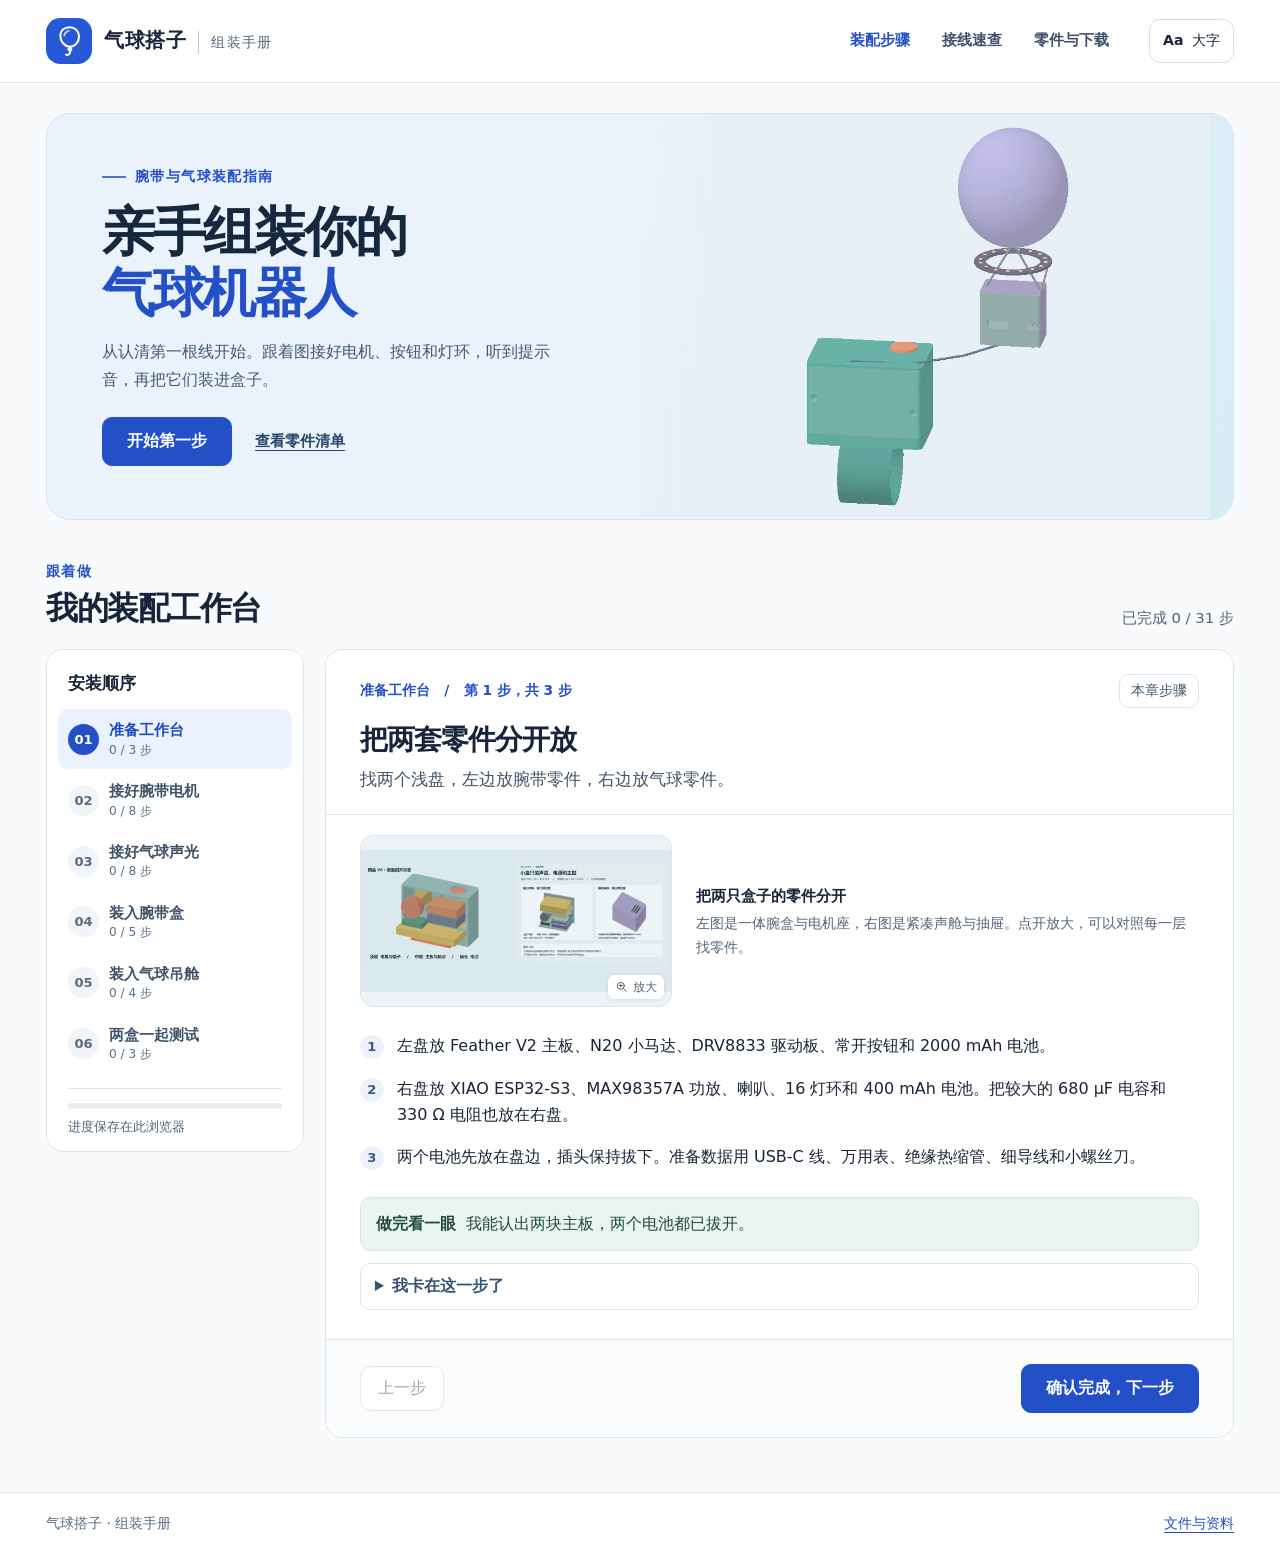
==== index.html @ 93844f40 "Publish Chinese balloon robot assembly guide and printable enclosures" ====
<!doctype html>
<html lang="zh-CN">
<head>
 <meta charset="utf-8"><meta name="viewport" content="width=device-width, initial-scale=1">
 <meta name="theme-color" content="#2658d7"><title>气球搭子 · 组装手册</title>
 <meta name="description" content="跟着步骤接好腕带按钮、电机和气球声光吊舱，再亲手把它们装进盒子。">
 <link rel="stylesheet" href="guide.css">
</head>
<body>
 <a href="#main" class="skip">跳到主要内容</a>
 <header><div class="header-inner">
   <a class="brand" href="#home" aria-label="气球搭子 · 首页">
    <svg viewBox="0 0 48 48" width="46" height="46" aria-hidden="true"><rect width="48" height="48" rx="15" fill="#2658d7"/><path d="M25 30c-5 0-10-5.2-10-11.1C15 13 19 9.6 24.7 9.6S34.5 14 34.5 19c0 6.2-4.2 11-9.5 11Zm-.1 0-1.7 3.1h3.3z" fill="none" stroke="white" stroke-width="2.1" stroke-linejoin="round"/><path d="M25 33.4c1.3 4-2.7 6.2-4.3 4.8" fill="none" stroke="white" stroke-width="2" stroke-linecap="round"/><path d="M19.1 18.2c.4-2.6 1.9-4.1 4.5-4.8" fill="none" stroke="#abddff" stroke-width="2" stroke-linecap="round"/></svg>
    <span>气球搭子<small>组装手册</small></span></a>
   <nav aria-label="主导航"><a id="nav-guide" href="#guide">装配步骤</a><a id="nav-wires" href="#wires">接线速查</a><a id="nav-kit" href="#kit">零件与下载</a></nav>
   <button id="zoomText" class="type-button" type="button" aria-pressed="false"><b>Aa</b> 大字</button>
 </div></header>
 <main id="main" class="frame">
   <section id="homeview" aria-label="组装指南">
    <div class="hero">
     <div class="hero-copy"><div class="hero-label"><i></i> 腕带与气球装配指南</div>
      <h1>亲手组装你的<br><em>气球机器人</em></h1>
      <p>从认清第一根线开始。跟着图接好电机、按钮和灯环，听到提示音，再把它们装进盒子。</p>
      <div class="hero-cta"><button id="start" class="primary" type="button">开始第一步</button><a href="#kit">查看零件清单</a></div>
     </div>
     <figure class="hero-art"><img src="assets/overview.webp" alt="腕带上的卷线盒与连接在气球下方的声光吊舱，两个模块使用独立电池。"></figure>
    </div>
    <section id="guide" tabindex="-1" class="workspace" aria-label="逐步装配">
      <div class="worktitle"><div><p class="eyebrow">跟着做</p><h2>我的装配工作台</h2></div><span id="progressLabel" class="prog-label"></span></div>
      <div class="workgrid">
       <aside class="rail"><h3>安装顺序</h3><div id="chapters"></div><div class="rail-progress"><progress id="progressBar" max="1" value="0"></progress><small>进度保存在此浏览器</small></div></aside>
       <article class="step-card" id="stepCard" tabindex="-1"><noscript>请在浏览器设置中开启 JavaScript，以使用逐步安装指南。</noscript></article>
      </div>
    </section>
   </section>
   <section id="wiresview" class="secondary" hidden tabindex="-1"><p class="eyebrow">工作台参考</p><h1>接线速查</h1><p class="intro">先选盒子，再逐行对照零件上的字母。表里的名称和装配步骤相同。</p><div class="filterbar" id="wireControls"></div><div id="wireTables"></div></section>
   <section id="kitview" class="secondary" hidden tabindex="-1"><p class="eyebrow">上手前准备</p><h1>零件与下载</h1><p class="intro">把两套零件分开放，拿到一件就勾一件。测试程序和打印文件在清单后面。</p><div id="kitContents"></div></section>
   <section id="doneview" class="secondary" hidden tabindex="-1"><p class="eyebrow">装配记录</p><h1 id="finishTitle">桌面联测完成</h1><p class="intro" id="finishMsg"></p><div id="finishList"></div><a href="#guide" class="primary">回到工作台</a></section>
 </main>
 <footer><div class="frame"><span>气球搭子 · 组装手册</span><a href="#kit">文件与资料</a></div></footer>
 <dialog id="lightbox"><div class="dialogbar"><strong id="dialogTitle">查看结构</strong><button id="closeDialog" type="button">关闭</button></div><img id="dialogImg" alt=""></dialog>
 <script src="wrist-data.js" defer></script><script src="balloon-data.js" defer></script><script src="guide-data.js" defer></script><script src="guide.js" defer></script>
</body></html>
---- guide.css ----
:root{font-size:16px;--ink:#182439;--muted:#53647a;--blue:#234fc7;--line:#dce4ed;--paper:#fff;--pale:#eef4ff;--sans:"Inter","Segoe UI","PingFang SC","Microsoft YaHei",system-ui,sans-serif}
*{box-sizing:border-box}html{scroll-behavior:smooth;scroll-padding-top:20px}body{margin:0;color:var(--ink);background:#f8fafc;font:1rem/1.65 var(--sans);-webkit-font-smoothing:antialiased}body.large{font-size:1.17rem}a{color:var(--blue);text-underline-offset:4px}button,a{touch-action:manipulation}button{font:inherit;cursor:pointer}button:focus-visible,a:focus-visible,summary:focus-visible,input:focus-visible{outline:3px solid #cc7323;outline-offset:4px}button:disabled{cursor:default}.frame,.header-inner{width:min(1250px,calc(100% - 92px));margin:auto}.skip{position:absolute;left:15px;top:-100px;background:white;z-index:5;padding:8px}.skip:focus{top:5px}header{background:var(--paper);border-bottom:1px solid var(--line)}.header-inner{display:flex;align-items:center;gap:40px;min-height:82px}.brand{display:flex;gap:12px;align-items:center;text-decoration:none;color:var(--ink);flex-shrink:0}.brand span{display:flex;align-items:baseline;gap:12px;font-size:1.27rem;font-weight:780;letter-spacing:.03em}.brand small{font-size:.88rem;font-weight:500;letter-spacing:.08em;color:var(--muted);border-left:1px solid #bcc8d6;padding-left:12px}.header-inner nav{margin-left:auto;display:flex;gap:32px}nav a{display:inline-flex;align-items:center;min-height:44px;color:#40516a;text-decoration:none;font-size:.95rem;font-weight:650}nav a:hover,nav a[aria-current=page]{color:var(--blue)}.type-button{border:1px solid #d5e0eb;border-radius:11px;background:white;color:var(--ink);padding:8px 13px;min-height:44px;font-size:.88rem}.type-button b{margin-right:4px}.type-button[aria-pressed=true]{background:var(--pale);color:var(--blue)}
.hero{margin:30px 0 40px;display:grid;grid-template-columns:1fr 1fr;align-items:center;position:relative;overflow:hidden;min-height:365px;background:#eaf3fb;border:1px solid #d6e4f1;border-radius:24px;isolation:isolate}.hero-copy{position:relative;z-index:1;padding:36px 0 38px clamp(26px,4.3vw,66px)}.hero-label,.eyebrow{color:var(--blue);font-size:.86rem;font-weight:730;letter-spacing:.1em}.hero-label{display:flex;align-items:center;gap:9px}.hero-label i{width:24px;height:2px;background:#4774ce}.hero h1,.secondary h1{font-size:clamp(2.35rem,4.15vw,4.05rem);line-height:1.14;letter-spacing:-.045em;margin:14px 0 15px;color:#15283d}.hero h1 em{font-style:normal;color:var(--blue)}.hero p{margin:0;max-width:29em;color:#425873;line-height:1.75}.hero-cta{display:flex;align-items:center;gap:23px;margin-top:23px}.hero-cta>a{font-size:.94rem;font-weight:650;color:#28476b;text-decoration:underline}.primary,.secondary-btn,.text-btn,.jump,.help summary{border-radius:10px;min-height:45px}.primary{display:inline-flex;align-items:center;justify-content:center;background:var(--blue);color:white;border:1px solid var(--blue);padding:10px 24px;text-decoration:none;font-weight:720}.primary:hover{background:#153ea7}.hero-art{margin:0;width:100%;height:100%;min-height:350px;position:relative;display:grid;place-items:center;overflow:hidden;background:radial-gradient(ellipse at 55% 52%,#d9eaf9 0%,#eaf3fb 73%)}.hero-art img{width:100%;height:100%;max-height:405px;object-fit:contain;mix-blend-mode:multiply}.workspace{padding:0 0 54px;outline:none}.worktitle{display:flex;align-items:end;justify-content:space-between;margin-bottom:18px;gap:10px}.eyebrow{margin:0 0 3px}.worktitle h2{margin:0;font-size:clamp(1.65rem,2.5vw,2.25rem);letter-spacing:-.04em;line-height:1.4}.prog-label{color:var(--muted);font-size:.93em}.workgrid{display:grid;grid-template-columns:258px minmax(0,1fr);gap:21px;align-items:start}.rail,.step-card,.table-card,.kit-card,.dl-card,.finish-card{background:white;border:1px solid var(--line);border-radius:17px}.rail{padding:20px 11px 14px;position:sticky;top:14px}.rail h3{margin:0 10px 12px;font-size:1.06em}.chapter{background:none;text-align:left;display:flex;border:0;width:100%;color:#41546a;padding:10px;border-radius:10px;align-items:center;gap:10px;margin:1px 0;min-height:53px;font-size:.96em}.chapter span:nth-child(2){display:grid;line-height:1.45}.chapter small{color:#58708b;font-size:.79em}.chapter b{font-weight:650}.num{height:31px;width:31px;border-radius:50%;display:grid;place-items:center;font:650 .82rem var(--sans);color:#5c6c80;background:#f1f4f8;flex-shrink:0}.chapter[aria-current=step]{background:#eaf1ff;color:#1f4bc1}.chapter[aria-current=step] .num{background:var(--blue);color:white}.chapter.complete .num,.done-color{background:#ddefe8;color:#24604e}.rail-progress{border-top:1px solid var(--line);margin:14px 10px 0;padding-top:14px}.rail-progress progress{display:block;width:100%;height:6px;appearance:none;border:0;border-radius:8px;overflow:hidden;background:#e9edf2}.rail-progress progress::-webkit-progress-bar{background:#e9edf2}.rail-progress progress::-webkit-progress-value{background:#3569ca}.rail-progress progress::-moz-progress-bar{background:#3569ca}.rail-progress small{color:var(--muted);font-size:.8em;display:block;margin-top:7px}
.step-card{overflow:hidden;min-width:0}.step-head,.step-body,.step-foot{padding:24px clamp(20px,2.65vw,38px)}.step-head{border-bottom:1px solid var(--line);padding-bottom:20px}.meta{display:flex;flex-wrap:wrap;gap:10px;align-items:center;justify-content:space-between}.meta>span{font-size:.86em;color:var(--blue);font-weight:720}.jump{min-height:34px;border:1px solid var(--line);background:#fff;padding:4px 11px;font-size:.85em;color:#43566d}.step-head h2{font-size:clamp(1.48em,2.2vw,1.95em);letter-spacing:-.035em;margin:12px 0 6px;line-height:1.45}.action{margin:0;color:#42546a;font-size:1.06em}.step-body{padding-top:20px;padding-bottom:19px}.illustration{margin:0 0 18px;display:grid;grid-template-columns:minmax(195px,.9fr) 1.45fr;align-items:center;gap:24px}.art-btn{width:100%;background:#edf4f7;border:1px solid #dbe5ed;border-radius:13px;overflow:hidden;display:grid;position:relative;padding:0;min-height:140px}.art-btn img{width:100%;height:170px;object-fit:contain;mix-blend-mode:multiply}.zoommark{position:absolute;bottom:7px;right:7px;display:flex;align-items:center;gap:4px;background:#fff;border-radius:6px;color:var(--muted);padding:2px 7px;font-size:.77em;box-shadow:0 1px 4px #20436222}.zoommark svg{width:14px;height:14px}.figure-caption{font-size:.88em;line-height:1.65;color:var(--muted)}.figure-caption strong{color:var(--ink);display:block;font-size:1.07em;margin-bottom:4px}.steps-list{padding:0;list-style:none;counter-reset:actions;margin:0}.steps-list li{counter-increment:actions;display:flex;align-items:baseline;gap:13px;padding:8px 0}.steps-list li:before{content:counter(actions);font-size:.82em;flex:0 0 24px;height:24px;line-height:24px;text-align:center;background:#edf2fa;color:#375b90;font-weight:700;border-radius:50%}
.wirepanel{border:1px solid #dbe3ed;border-radius:12px;overflow:hidden;margin:14px 0 10px}.wirepanel h3,.wirepanel h4{font-size:.92em;background:#eff4fa;margin:0;padding:9px 14px}.wire-row{display:grid;grid-template-columns:minmax(0,1fr) 45px minmax(0,1fr);align-items:center;gap:10px;padding:8px 14px;border-top:1px solid var(--line);font-size:.94em;overflow-wrap:anywhere}.wire-row b{font-size:.88em;color:#495a70;font-weight:500}.trace{height:2px;background:var(--wire,#6183ab);position:relative}.trace:before,.trace:after{content:"";position:absolute;background:var(--wire,#6183ab);width:6px;height:6px;border-radius:50%;top:-2px}.trace:before{left:0}.trace:after{right:0}.check{display:flex;align-items:start;gap:10px;padding:13px 15px;background:#eaf5f0;border:1px solid #d0e8da;border-radius:11px;margin:18px 0 12px;color:#214b3c}.check b{white-space:nowrap}.help,.steplist{border:1px solid var(--line);border-radius:10px;margin:10px 0}.help summary,.steplist summary{color:#355475;cursor:pointer;padding:9px 14px;font-weight:650}.help p{margin:0;padding:0 15px 15px;color:var(--muted)}.steplist{margin:13px 0 0}.steplist ol{padding:0 15px 5px 35px}.steplist li{padding:1px 0}.steplist button{border:0;background:transparent;color:var(--blue);text-align:left;min-height:36px}.steplist [aria-current=step]{font-weight:800}.step-foot{border-top:1px solid var(--line);display:flex;justify-content:space-between;gap:12px;align-items:center;background:#fbfcfe}.secondary-btn{color:#394e65;border:1px solid #c7d3e2;background:#fff;padding:7px 17px}.secondary-btn:disabled{opacity:.48}.text-btn{border:0;background:none;color:var(--blue);font-weight:650;padding:6px 0}.download-inline{display:inline-flex;align-items:center;gap:8px;margin:8px 0 4px;font-weight:650}.download-inline svg,.dl-card svg{width:18px;height:18px;flex-shrink:0}
.secondary{padding:40px 0 60px;min-height:72vh;outline:none}.secondary h1{font-size:clamp(2.15em,4vw,3.2em)}.intro{font-size:1.08em;color:var(--muted);max-width:800px;margin:0 0 24px}.filterbar{display:flex;gap:8px;margin:24px 0}.filterbar button{padding:9px 19px;border-radius:24px;border:1px solid #cbd7e4;background:white;color:var(--ink)}.filterbar [aria-pressed=true]{background:var(--blue);border-color:var(--blue);color:white}.table-card{padding:20px 25px;margin-bottom:14px}.table-card h3{margin:0 0 8px}.table-card .text-btn{font-size:.89em}.table-card .wire-row:first-child{border-top:0}.kit-grid{display:grid;grid-template-columns:1fr 1fr 1fr;gap:15px}.kit-card{padding:17px 20px}.kit-card h3,.resource-title{margin:0 0 12px}.kit-card label{display:flex;align-items:baseline;gap:10px;border-top:1px solid var(--line);padding:10px 0;cursor:pointer}.kit-card input{accent-color:var(--blue);height:17px;width:17px;flex-shrink:0}.kit-card label:has(input:checked){color:#60776b}.resource-title{margin-top:28px;font-size:1.38em}.dl-grid{display:grid;grid-template-columns:repeat(2,1fr);gap:12px}.dl-card{display:flex;align-items:center;justify-content:space-between;text-decoration:none;color:var(--ink);padding:14px 20px}.dl-card b,.dl-card small{display:block}.dl-card small{color:var(--muted)}.sources{color:var(--muted);display:flex;gap:12px 22px;flex-wrap:wrap}.finish-card{padding:16px 20px;display:flex;justify-content:space-between;align-items:center;margin-bottom:8px}.secondary>.primary{margin-top:15px}footer{border-top:1px solid var(--line);background:white;color:#586b80;font-size:.87em}footer .frame{display:flex;justify-content:space-between;padding:19px 0}dialog{border:0;border-radius:16px;max-width:min(92vw,1100px);width:100%;max-height:95vh;padding:15px 20px;color:var(--ink)}dialog::backdrop{background:#17273bd9}.dialogbar{display:flex;align-items:center;justify-content:space-between;padding-bottom:8px}.dialogbar button{border:1px solid var(--line);border-radius:6px;padding:4px 12px;background:white;min-height:42px}dialog img{display:block;object-fit:contain;max-height:78vh;width:100%}[hidden]{display:none!important}
@media(max-width:950px){.frame,.header-inner{width:calc(100% - 40px)}.header-inner{gap:22px}.header-inner nav{gap:17px}.workgrid{grid-template-columns:205px minmax(0,1fr)}.kit-grid{grid-template-columns:1fr 1fr}.hero-copy{padding-left:29px}.hero-art{min-height:300px}.illustration{gap:14px}}
@media(max-width:700px){.frame,.header-inner{width:calc(100% - 26px)}.header-inner{min-height:0;display:grid;grid-template-columns:1fr auto;gap:0 12px;padding-top:10px}.brand svg{width:36px;height:36px}.brand span{font-size:1.08rem;gap:8px}.brand small{font-size:.81rem;padding-left:8px}.header-inner nav{grid-column:1/-1;grid-row:2;margin:3px 0 0;justify-content:space-between;gap:8px}.header-inner nav a{min-height:41px}.type-button{grid-row:1;grid-column:2;padding:4px 8px;min-height:35px}.hero{margin:15px 0 23px;border-radius:16px;min-height:0;grid-template-columns:1fr}.hero-copy{padding:23px 23px 0}.hero h1{font-size:2.6rem;margin:9px 0}.hero h1 br{display:none}.hero-cta{margin-top:14px}.hero-art{min-height:0;height:176px}.hero-art img{height:176px}.workgrid,.kit-grid,.dl-grid{grid-template-columns:1fr}.workgrid{gap:10px}.rail{position:static;padding:10px}.rail h3,.rail-progress{display:none}#chapters{display:grid;grid-template-columns:repeat(3,1fr);gap:2px}.chapter{font-size:.82em;min-height:42px;padding:4px;gap:5px;justify-content:center}.chapter .num{height:19px;width:19px;font-size:.69rem}.chapter small{display:none}.worktitle{margin-bottom:10px}.worktitle .eyebrow{display:none}.prog-label{font-size:.8em}.step-head,.step-body,.step-foot{padding:15px}.illustration{grid-template-columns:44% 1fr;gap:12px;margin-bottom:9px}.art-btn{min-height:110px}.art-btn img{height:110px}.step-foot .primary{padding:8px 12px}.wire-row{grid-template-columns:1fr 20px 1fr;padding:8px;gap:7px}.table-card{padding:14px}.secondary{padding-top:23px}.hero-label{font-size:.8rem}.check{display:block}.check b{margin-right:5px}.steps-list li{gap:9px}.secondary .intro{margin-bottom:15px}.workspace{padding-bottom:28px}}
@media(prefers-reduced-motion:reduce){html{scroll-behavior:auto}*{transition:none!important}}
.wire-row.tick-row{grid-template-columns:22px minmax(0,1fr) 40px minmax(0,1fr);cursor:pointer;min-height:46px}.tick-row input{width:18px;height:18px;accent-color:var(--blue)}.tick-row:has(input:checked){background:#edf7f1}.hero-art{background:linear-gradient(115deg,#eaf3fb,#d8ebf3)}.hero-art img{mix-blend-mode:normal;mask-image:linear-gradient(90deg,transparent,#000 12%,#000 95%,transparent)}
@media(max-width:700px){.wire-row.tick-row{grid-template-columns:17px 1fr 18px 1fr}.hero-art{background:#eaf3fb}.hero-art img{mask-image:linear-gradient(0deg,#000 87%,transparent)}}
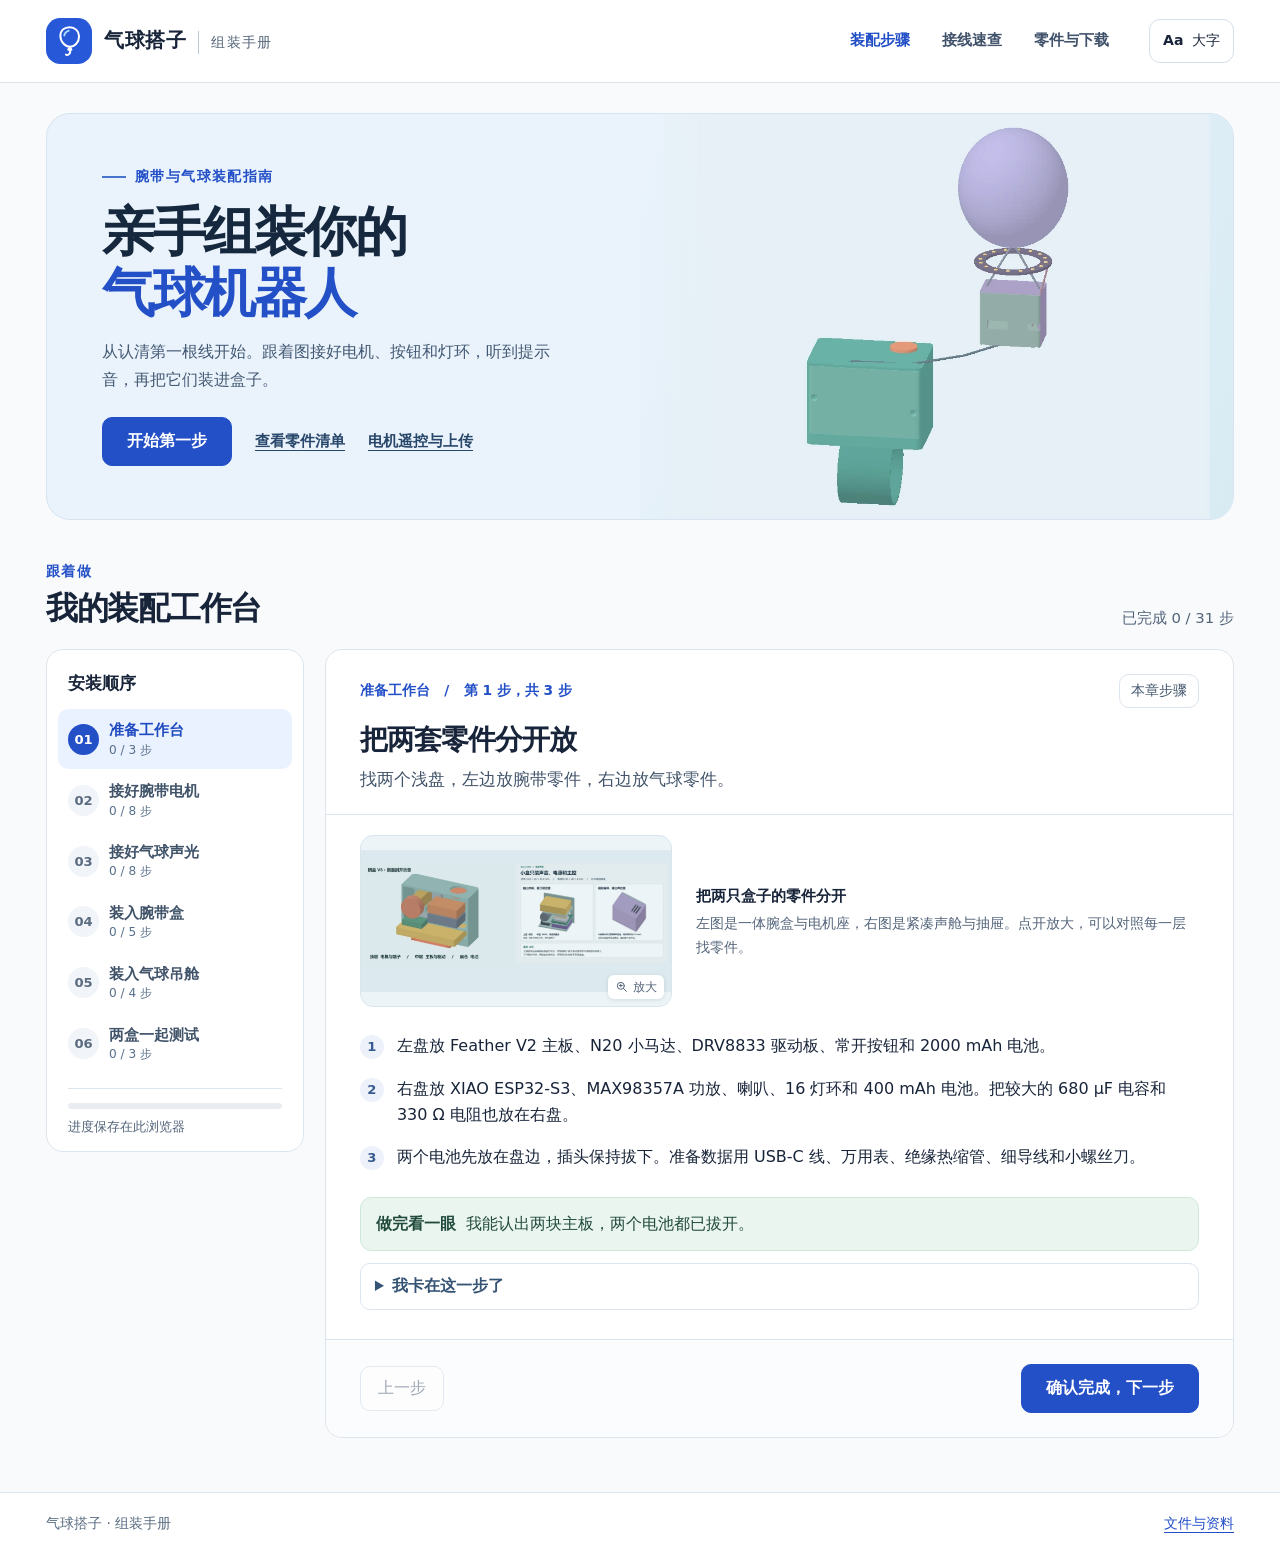
==== commit eb6475fe: "Connect assembly site to wrist remote setup and fix Wi-Fi status polling" ====
--- a/index.html
+++ b/index.html
@@ -21,7 +21,7 @@
      <div class="hero-copy"><div class="hero-label"><i></i> 腕带与气球装配指南</div>
       <h1>亲手组装你的<br><em>气球机器人</em></h1>
       <p>从认清第一根线开始。跟着图接好电机、按钮和灯环，听到提示音，再把它们装进盒子。</p>
-      <div class="hero-cta"><button id="start" class="primary" type="button">开始第一步</button><a href="#kit">查看零件清单</a></div>
+      <div class="hero-cta"><button id="start" class="primary" type="button">开始第一步</button><a href="#kit">查看零件清单</a><a href="motor-control/">电机遥控与上传</a></div>
      </div>
      <figure class="hero-art"><img src="assets/overview.webp" alt="腕带上的卷线盒与连接在气球下方的声光吊舱，两个模块使用独立电池。"></figure>
     </div>
@@ -41,3 +41,4 @@
  <dialog id="lightbox"><div class="dialogbar"><strong id="dialogTitle">查看结构</strong><button id="closeDialog" type="button">关闭</button></div><img id="dialogImg" alt=""></dialog>
  <script src="wrist-data.js" defer></script><script src="balloon-data.js" defer></script><script src="guide-data.js" defer></script><script src="guide.js" defer></script>
 </body></html>
+
